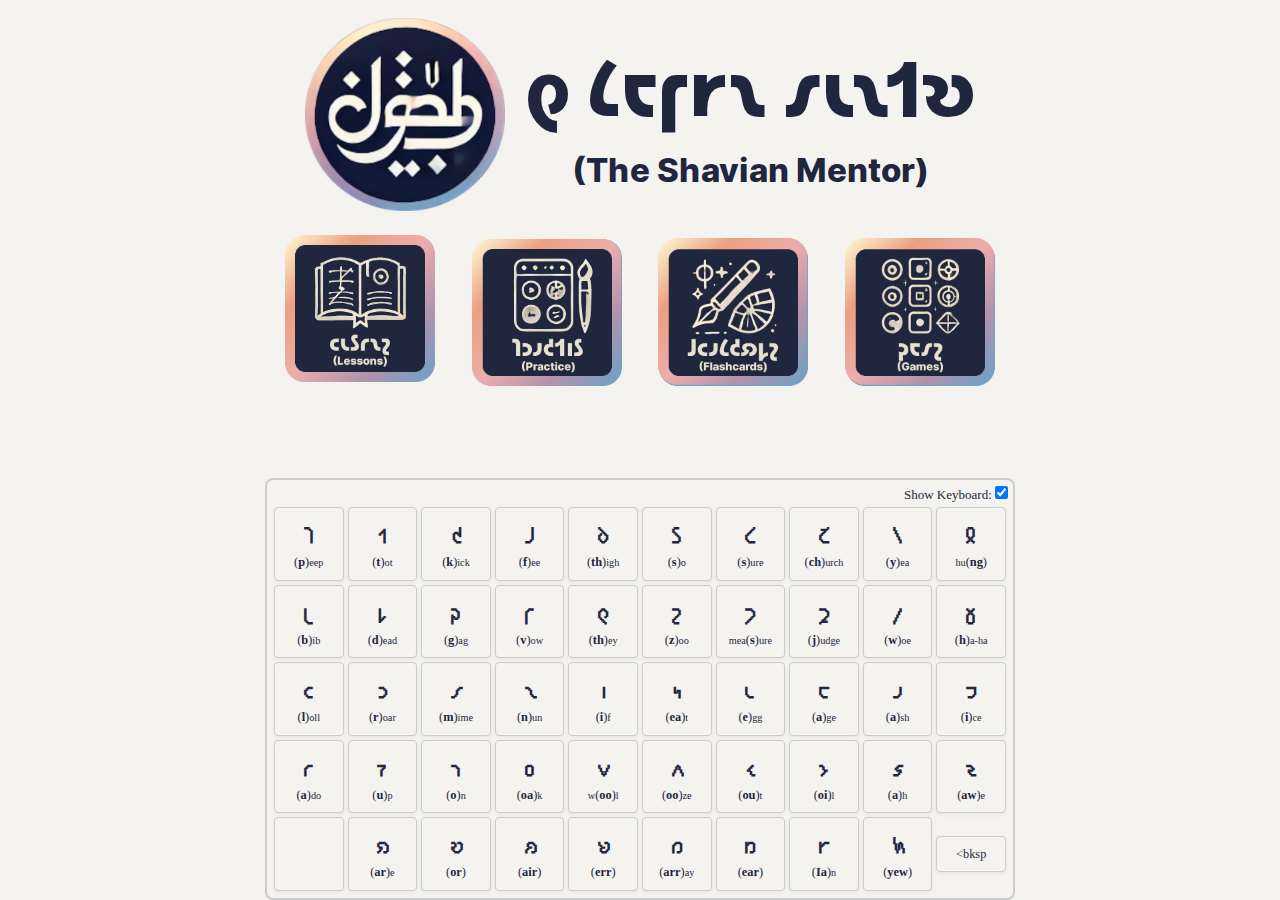
==== index.csr.html @ fa6960dd "lesson 2 added" ====
<!doctype html>
<html lang="en" data-critters-container>
<head>
  <meta charset="utf-8">
  <title>ShavianTutor</title>
  <base href="/">
  <meta name="viewport" content="width=device-width, initial-scale=1">
  <link rel="icon" type="image/x-icon" href="favicon.ico">
  <link rel="manifest" href="manifest.webmanifest">
  <meta name="theme-color" content="#1976d2">
<style>@charset "UTF-8";@font-face{font-family:InterAlia;src:url(/assets/fonts/InterAlia-Medium.ttf) format("truetype");font-weight:400;font-style:normal}:root{--main-background-color:#f4f3ef;--generic-control-background-color:#F6F8FA;--generic-control-text-color:#000000;--generic-control-border-color:#E5E7EB;--title-font-colors:#1f263e;--button-background-color:#77a0c3;--button-background-color-disabled:#000;--button-border-color:lightgray;--button-text-color:#F6F8FA;--keyboard-color:#f4f3ef;--keyboard-border-color:#ccc;--keyboard-key-color:#f4f3ef;--keyboard-text-color:#1f263e;--quiz-box-background-white:#F6F8FA;--quiz-box-border-white:#E5E7EB;--nc-font-sans:"InterAlia", -apple-system, BlinkMacSystemFont, "Segoe UI", Roboto, Oxygen, Ubuntu, Cantarell, "Open Sans", "Helvetica Neue", sans-serif, "Apple Color Emoji", "Segoe UI Emoji", "Segoe UI Symbol";--nc-font-mono:Consolas, monaco, "Ubuntu Mono", "Liberation Mono", "Courier New", Courier, monospace}*{margin:0;padding:0}body{margin:0 auto;max-width:750px;border-radius:6px;overflow-x:hidden;word-break:break-word;overflow-wrap:break-word;background:var(--main-background-color);color:var(--title-font-colors);font-size:1.03rem;line-height:1.5}</style><link rel="stylesheet" href="styles-XJZCYKAX.css" media="print" onload="this.media='all'"><noscript><link rel="stylesheet" href="styles-XJZCYKAX.css"></noscript></head>
<body>
  <app-root></app-root>
  <noscript>Please enable JavaScript to continue using this application.</noscript>
<script src="polyfills-SCHOHYNV.js" type="module"></script><script src="main-JZNNA6VO.js" type="module"></script></body>
</html>
---- styles-XJZCYKAX.css ----
@charset "UTF-8";@font-face{font-family:InterAlia;src:url(/assets/fonts/InterAlia-Medium.ttf) format("truetype");font-weight:400;font-style:normal}@font-face{font-family:InterAliaUltraBold;src:url(/assets/fonts/InterAlia-ExtraBold.ttf) format("truetype");font-weight:400;font-style:normal}:root{--main-background-color: #f4f3ef;--generic-control-background-color: #F6F8FA;--generic-control-text-color: #000000;--generic-control-border-color: #E5E7EB;--title-font-colors: #1f263e;--button-background-color: #77a0c3;--button-background-color-disabled: #000;--button-border-color: lightgray;--button-text-color: #F6F8FA;--keyboard-color: #f4f3ef;--keyboard-border-color: #ccc;--keyboard-key-color: #f4f3ef;--keyboard-text-color: #1f263e;--quiz-box-background-white: #F6F8FA;--quiz-box-border-white: #E5E7EB;--nc-font-sans: "InterAlia", -apple-system, BlinkMacSystemFont, "Segoe UI", Roboto, Oxygen, Ubuntu, Cantarell, "Open Sans", "Helvetica Neue", sans-serif, "Apple Color Emoji", "Segoe UI Emoji", "Segoe UI Symbol";--nc-font-mono: Consolas, monaco, "Ubuntu Mono", "Liberation Mono", "Courier New", Courier, monospace}*{margin:0;padding:0}body{margin:0 auto;max-width:750px;border-radius:6px;overflow-x:hidden;word-break:break-word;overflow-wrap:break-word;background:var(--main-background-color);color:var(--title-font-colors);font-size:1.03rem;line-height:1.5}a button,button,input[type=submit],input[type=reset],input[type=button]{font-size:1rem;display:inline-block;padding:6px 12px;text-align:center;text-decoration:none;white-space:nowrap;background:var(--button-background-color);color:var(--button-text-color);border-color:var(--button-border-color);border:0;border-radius:4px;box-sizing:border-box;cursor:pointer}a button[disabled],button[disabled],input[type=submit][disabled],input[type=reset][disabled],input[type=button][disabled]{cursor:default;opacity:.5;cursor:not-allowed}.button:focus,.button:hover,button:focus,button:hover,input[type=submit]:focus,input[type=submit]:hover,input[type=reset]:focus,input[type=reset]:hover,input[type=button]:focus,input[type=button]:hover{background:var(--nc-lk-2)}p{margin-bottom:1em}input{padding:6px 12px;background:var(--generic-control-background-color);color:var(--generic-control-text-color);border:1px solid var(--generic-control-border-color);border-radius:4px;box-shadow:none;box-sizing:border-box}details{border:1px solid #aaa;border-radius:4px;padding:.5em .5em 0}summary{font-weight:700;margin:-.5em 0 0;padding:.5em}details[open]{padding:.5em}details[open] summary{border-bottom:1px solid #aaa}mark{padding:3px 6px;font-weight:bolder;font-size:large;background-color:transparent}.tutorial-character-title-container{text-align:left;padding:8px 8px 10px;border-bottom:2px solid;border-color:var(--keyboard-border-color);margin-bottom:10px}.tutorial-character-main-character{font-weight:bolder;font-size:3em}.tutorial-character-sub-title{font-size:1em}.tutorial-practice-title{font-size:1.5em}.tutorial-paragraph-indent{padding-left:2em}@media (max-width: 540px){.tutorial-paragraph-indent{padding-left:.25em}}::selection{background:var(--nc-ac-1);color:var(--nc-ac-tx)}button{font-family:var(--nc-font-sans)}h1,h2,h3,h4,h5,h6{line-height:1;color:var(--nc-tx-1);padding-top:.875rem}h1,h2,h3{color:var(--nc-tx-1);padding-bottom:2px;margin-bottom:8px;border-bottom:1px solid var(--nc-bg-2)}h4,h5,h6{margin-bottom:.3rem}h1{font-size:2.25rem}h2{font-size:1.85rem}h3{font-size:1.55rem}h4{font-size:1.25rem}h5{font-size:1rem}h6{font-size:.875rem}a{color:var(--nc-lk-1)}a:hover{color:var(--nc-lk-2)}abbr:hover{cursor:help}blockquote{padding:1.5rem;background:var(--nc-bg-2);border-left:5px solid var(--nc-bg-3)}abbr{cursor:help}blockquote *:last-child{padding-bottom:0;margin-bottom:0}header h1,header h2,header h3{padding-bottom:0;border-bottom:0}header>*:first-child{margin-top:0;padding-top:0}header>*:last-child{margin-bottom:0}code,pre,kbd,samp{font-family:var(--nc-font-mono)}code,samp,kbd,pre{background:var(--nc-bg-2);border:1px solid var(--nc-bg-3);border-radius:4px;padding:3px 6px;font-size:.9rem}kbd{border-bottom:3px solid var(--nc-bg-3)}pre{padding:1rem 1.4rem;max-width:100%;overflow:auto}pre code{background:inherit;font-size:inherit;color:inherit;border:0;padding:0;margin:0}code pre{display:inline;background:inherit;font-size:inherit;color:inherit;border:0;padding:0;margin:0}details{padding:.6rem 1rem;background:var(--nc-bg-2);border:1px solid var(--nc-bg-3);border-radius:4px}summary{cursor:pointer;font-weight:700}details[open]{padding-bottom:.75rem}details[open] summary{margin-bottom:6px}details[open]>*:last-child{margin-bottom:0}dt{font-weight:700}dd:before{content:"\2192  "}hr{border:0;border-bottom:1px solid var(--nc-bg-3);margin:1rem auto}fieldset{margin-top:1rem;padding:2rem;border:1px solid var(--nc-bg-3);border-radius:4px}legend{padding:auto .5rem}table{border-collapse:collapse;width:100%}td,th{border:1px solid var(--nc-bg-3);text-align:left;padding:.5rem}th{background:var(--nc-bg-2)}tr:nth-child(2n){background:var(--nc-bg-2)}table caption{font-weight:700;margin-bottom:.5rem}textarea{max-width:100%}ol,ul{padding-left:2rem}li{margin-top:.4rem}ul ul,ol ul,ul ol,ol ol{margin-bottom:0}img{max-width:100%}
---- styles-XJZCYKAX.css ----
@charset "UTF-8";@font-face{font-family:InterAlia;src:url(/assets/fonts/InterAlia-Medium.ttf) format("truetype");font-weight:400;font-style:normal}@font-face{font-family:InterAliaUltraBold;src:url(/assets/fonts/InterAlia-ExtraBold.ttf) format("truetype");font-weight:400;font-style:normal}:root{--main-background-color: #f4f3ef;--generic-control-background-color: #F6F8FA;--generic-control-text-color: #000000;--generic-control-border-color: #E5E7EB;--title-font-colors: #1f263e;--button-background-color: #77a0c3;--button-background-color-disabled: #000;--button-border-color: lightgray;--button-text-color: #F6F8FA;--keyboard-color: #f4f3ef;--keyboard-border-color: #ccc;--keyboard-key-color: #f4f3ef;--keyboard-text-color: #1f263e;--quiz-box-background-white: #F6F8FA;--quiz-box-border-white: #E5E7EB;--nc-font-sans: "InterAlia", -apple-system, BlinkMacSystemFont, "Segoe UI", Roboto, Oxygen, Ubuntu, Cantarell, "Open Sans", "Helvetica Neue", sans-serif, "Apple Color Emoji", "Segoe UI Emoji", "Segoe UI Symbol";--nc-font-mono: Consolas, monaco, "Ubuntu Mono", "Liberation Mono", "Courier New", Courier, monospace}*{margin:0;padding:0}body{margin:0 auto;max-width:750px;border-radius:6px;overflow-x:hidden;word-break:break-word;overflow-wrap:break-word;background:var(--main-background-color);color:var(--title-font-colors);font-size:1.03rem;line-height:1.5}a button,button,input[type=submit],input[type=reset],input[type=button]{font-size:1rem;display:inline-block;padding:6px 12px;text-align:center;text-decoration:none;white-space:nowrap;background:var(--button-background-color);color:var(--button-text-color);border-color:var(--button-border-color);border:0;border-radius:4px;box-sizing:border-box;cursor:pointer}a button[disabled],button[disabled],input[type=submit][disabled],input[type=reset][disabled],input[type=button][disabled]{cursor:default;opacity:.5;cursor:not-allowed}.button:focus,.button:hover,button:focus,button:hover,input[type=submit]:focus,input[type=submit]:hover,input[type=reset]:focus,input[type=reset]:hover,input[type=button]:focus,input[type=button]:hover{background:var(--nc-lk-2)}p{margin-bottom:1em}input{padding:6px 12px;background:var(--generic-control-background-color);color:var(--generic-control-text-color);border:1px solid var(--generic-control-border-color);border-radius:4px;box-shadow:none;box-sizing:border-box}details{border:1px solid #aaa;border-radius:4px;padding:.5em .5em 0}summary{font-weight:700;margin:-.5em 0 0;padding:.5em}details[open]{padding:.5em}details[open] summary{border-bottom:1px solid #aaa}mark{padding:3px 6px;font-weight:bolder;font-size:large;background-color:transparent}.tutorial-character-title-container{text-align:left;padding:8px 8px 10px;border-bottom:2px solid;border-color:var(--keyboard-border-color);margin-bottom:10px}.tutorial-character-main-character{font-weight:bolder;font-size:3em}.tutorial-character-sub-title{font-size:1em}.tutorial-practice-title{font-size:1.5em}.tutorial-paragraph-indent{padding-left:2em}@media (max-width: 540px){.tutorial-paragraph-indent{padding-left:.25em}}::selection{background:var(--nc-ac-1);color:var(--nc-ac-tx)}button{font-family:var(--nc-font-sans)}h1,h2,h3,h4,h5,h6{line-height:1;color:var(--nc-tx-1);padding-top:.875rem}h1,h2,h3{color:var(--nc-tx-1);padding-bottom:2px;margin-bottom:8px;border-bottom:1px solid var(--nc-bg-2)}h4,h5,h6{margin-bottom:.3rem}h1{font-size:2.25rem}h2{font-size:1.85rem}h3{font-size:1.55rem}h4{font-size:1.25rem}h5{font-size:1rem}h6{font-size:.875rem}a{color:var(--nc-lk-1)}a:hover{color:var(--nc-lk-2)}abbr:hover{cursor:help}blockquote{padding:1.5rem;background:var(--nc-bg-2);border-left:5px solid var(--nc-bg-3)}abbr{cursor:help}blockquote *:last-child{padding-bottom:0;margin-bottom:0}header h1,header h2,header h3{padding-bottom:0;border-bottom:0}header>*:first-child{margin-top:0;padding-top:0}header>*:last-child{margin-bottom:0}code,pre,kbd,samp{font-family:var(--nc-font-mono)}code,samp,kbd,pre{background:var(--nc-bg-2);border:1px solid var(--nc-bg-3);border-radius:4px;padding:3px 6px;font-size:.9rem}kbd{border-bottom:3px solid var(--nc-bg-3)}pre{padding:1rem 1.4rem;max-width:100%;overflow:auto}pre code{background:inherit;font-size:inherit;color:inherit;border:0;padding:0;margin:0}code pre{display:inline;background:inherit;font-size:inherit;color:inherit;border:0;padding:0;margin:0}details{padding:.6rem 1rem;background:var(--nc-bg-2);border:1px solid var(--nc-bg-3);border-radius:4px}summary{cursor:pointer;font-weight:700}details[open]{padding-bottom:.75rem}details[open] summary{margin-bottom:6px}details[open]>*:last-child{margin-bottom:0}dt{font-weight:700}dd:before{content:"\2192  "}hr{border:0;border-bottom:1px solid var(--nc-bg-3);margin:1rem auto}fieldset{margin-top:1rem;padding:2rem;border:1px solid var(--nc-bg-3);border-radius:4px}legend{padding:auto .5rem}table{border-collapse:collapse;width:100%}td,th{border:1px solid var(--nc-bg-3);text-align:left;padding:.5rem}th{background:var(--nc-bg-2)}tr:nth-child(2n){background:var(--nc-bg-2)}table caption{font-weight:700;margin-bottom:.5rem}textarea{max-width:100%}ol,ul{padding-left:2rem}li{margin-top:.4rem}ul ul,ol ul,ul ol,ol ol{margin-bottom:0}img{max-width:100%}
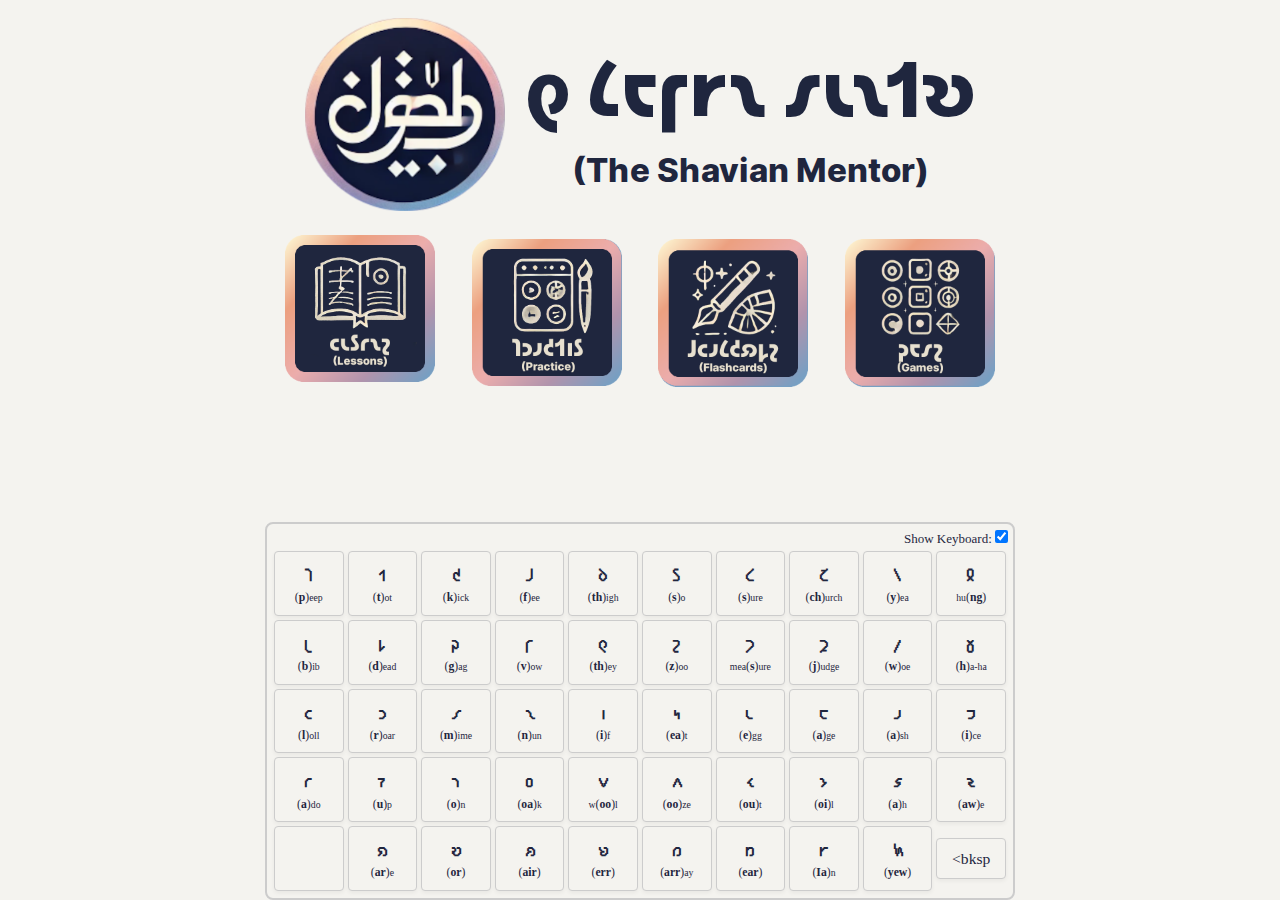
==== commit 02ba4607: "Exercies2 done" ====
--- a/index.csr.html
+++ b/index.csr.html
@@ -8,9 +8,9 @@
   <link rel="icon" type="image/x-icon" href="favicon.ico">
   <link rel="manifest" href="manifest.webmanifest">
   <meta name="theme-color" content="#1976d2">
-<style>@charset "UTF-8";@font-face{font-family:InterAlia;src:url(/assets/fonts/InterAlia-Medium.ttf) format("truetype");font-weight:400;font-style:normal}:root{--main-background-color:#f4f3ef;--generic-control-background-color:#F6F8FA;--generic-control-text-color:#000000;--generic-control-border-color:#E5E7EB;--title-font-colors:#1f263e;--button-background-color:#77a0c3;--button-background-color-disabled:#000;--button-border-color:lightgray;--button-text-color:#F6F8FA;--keyboard-color:#f4f3ef;--keyboard-border-color:#ccc;--keyboard-key-color:#f4f3ef;--keyboard-text-color:#1f263e;--quiz-box-background-white:#F6F8FA;--quiz-box-border-white:#E5E7EB;--nc-font-sans:"InterAlia", -apple-system, BlinkMacSystemFont, "Segoe UI", Roboto, Oxygen, Ubuntu, Cantarell, "Open Sans", "Helvetica Neue", sans-serif, "Apple Color Emoji", "Segoe UI Emoji", "Segoe UI Symbol";--nc-font-mono:Consolas, monaco, "Ubuntu Mono", "Liberation Mono", "Courier New", Courier, monospace}*{margin:0;padding:0}body{margin:0 auto;max-width:750px;border-radius:6px;overflow-x:hidden;word-break:break-word;overflow-wrap:break-word;background:var(--main-background-color);color:var(--title-font-colors);font-size:1.03rem;line-height:1.5}</style><link rel="stylesheet" href="styles-XJZCYKAX.css" media="print" onload="this.media='all'"><noscript><link rel="stylesheet" href="styles-XJZCYKAX.css"></noscript></head>
+<style>@charset "UTF-8";@font-face{font-family:InterAlia;src:url(/assets/fonts/InterAlia-Medium.ttf) format("truetype");font-weight:400;font-style:normal}:root{--main-background-color:#f4f3ef;--generic-control-background-color:#F6F8FA;--generic-control-text-color:#000000;--generic-control-border-color:#E5E7EB;--title-font-colors:#1f263e;--button-background-color:#77a0c3;--button-background-color-disabled:#000;--button-border-color:lightgray;--button-text-color:#F6F8FA;--button-hover-color:#1f263e;--correct-color:#77c38b;--incorrect-color:#c37777;--keyboard-color:#f4f3ef;--keyboard-border-color:#ccc;--keyboard-key-color:#f4f3ef;--keyboard-text-color:#1f263e;--quiz-box-background-white:#F6F8FA;--quiz-box-border-white:#E5E7EB;--nc-font-sans:"InterAlia", -apple-system, BlinkMacSystemFont, "Segoe UI", Roboto, Oxygen, Ubuntu, Cantarell, "Open Sans", "Helvetica Neue", sans-serif, "Apple Color Emoji", "Segoe UI Emoji", "Segoe UI Symbol";--nc-font-mono:Consolas, monaco, "Ubuntu Mono", "Liberation Mono", "Courier New", Courier, monospace}*{margin:0;padding:0}body{margin:0 auto;max-width:750px;border-radius:6px;overflow-x:hidden;word-break:break-word;overflow-wrap:break-word;background:var(--main-background-color);color:var(--title-font-colors);font-size:1.3rem;line-height:1.5}</style><link rel="stylesheet" href="styles-4F7I3742.css" media="print" onload="this.media='all'"><noscript><link rel="stylesheet" href="styles-4F7I3742.css"></noscript></head>
 <body>
   <app-root></app-root>
   <noscript>Please enable JavaScript to continue using this application.</noscript>
-<script src="polyfills-SCHOHYNV.js" type="module"></script><script src="main-JZNNA6VO.js" type="module"></script></body>
+<script src="polyfills-SCHOHYNV.js" type="module"></script><script src="main-O5DC2YUB.js" type="module"></script></body>
 </html>
--- a/styles-4F7I3742.css
+++ b/styles-4F7I3742.css
@@ -0,0 +1 @@
+@charset "UTF-8";@font-face{font-family:InterAlia;src:url(/assets/fonts/InterAlia-Medium.ttf) format("truetype");font-weight:400;font-style:normal}@font-face{font-family:InterAliaUltraBold;src:url(/assets/fonts/InterAlia-ExtraBold.ttf) format("truetype");font-weight:400;font-style:normal}:root{--main-background-color: #f4f3ef;--generic-control-background-color: #F6F8FA;--generic-control-text-color: #000000;--generic-control-border-color: #E5E7EB;--title-font-colors: #1f263e;--button-background-color: #77a0c3;--button-background-color-disabled: #000;--button-border-color: lightgray;--button-text-color: #F6F8FA;--button-hover-color: #1f263e;--correct-color: #77c38b;--incorrect-color: #c37777;--keyboard-color: #f4f3ef;--keyboard-border-color: #ccc;--keyboard-key-color: #f4f3ef;--keyboard-text-color: #1f263e;--quiz-box-background-white: #F6F8FA;--quiz-box-border-white: #E5E7EB;--nc-font-sans: "InterAlia", -apple-system, BlinkMacSystemFont, "Segoe UI", Roboto, Oxygen, Ubuntu, Cantarell, "Open Sans", "Helvetica Neue", sans-serif, "Apple Color Emoji", "Segoe UI Emoji", "Segoe UI Symbol";--nc-font-mono: Consolas, monaco, "Ubuntu Mono", "Liberation Mono", "Courier New", Courier, monospace}*{margin:0;padding:0}body{margin:0 auto;max-width:750px;border-radius:6px;overflow-x:hidden;word-break:break-word;overflow-wrap:break-word;background:var(--main-background-color);color:var(--title-font-colors);font-size:1.3rem;line-height:1.5}a button,button,input[type=submit],input[type=reset],input[type=button]{font-size:1rem;display:inline-block;padding:6px 12px;text-align:center;text-decoration:none;white-space:nowrap;background:var(--button-background-color);color:var(--button-text-color);border-color:var(--button-border-color);border:0;border-radius:4px;box-sizing:border-box;cursor:pointer}a button[disabled],button[disabled],input[type=submit][disabled],input[type=reset][disabled],input[type=button][disabled]{cursor:default;opacity:.5;cursor:not-allowed}.button:focus,.button:hover,button:focus,button:hover,input[type=submit]:focus,input[type=submit]:hover,input[type=reset]:focus,input[type=reset]:hover,input[type=button]:focus,input[type=button]:hover{background:var(--button-background-color)}.option:hover{background-color:var(--button-hover-color)}p{margin-bottom:1em}input{padding:6px 12px;background:var(--generic-control-background-color);color:var(--generic-control-text-color);border:1px solid var(--generic-control-border-color);border-radius:4px;box-shadow:none;box-sizing:border-box}details{border:1px solid #aaa;border-radius:4px;padding:.5em .5em 0}summary{font-weight:700;margin:-.5em 0 0;padding:.5em}details[open]{padding:.5em}details[open] summary{border-bottom:1px solid #aaa}mark{padding:3px 6px;font-weight:bolder;font-size:large;background-color:transparent}.tutorial-character-title-container{text-align:left;padding:8px 8px 10px;border-bottom:2px solid;border-color:var(--keyboard-border-color);margin-bottom:10px}.tutorial-character-main-character{font-weight:bolder;font-size:3em}.tutorial-character-sub-title{font-size:1em}.tutorial-practice-title{font-size:1.5em}.tutorial-paragraph-indent{padding-left:2em}.try-again-container{display:flex;justify-content:center;margin-top:20px}.try-again-button{padding:10px 20px;font-size:1em;border:1px solid var(--button-border-color);border-radius:5px;background-color:var(--button-background-color);cursor:pointer}@media (max-width: 540px){.tutorial-paragraph-indent{padding-left:.25em}}::selection{background:var(--nc-ac-1);color:var(--nc-ac-tx)}button{font-family:var(--nc-font-sans)}h1,h2,h3,h4,h5,h6{line-height:1;color:var(--nc-tx-1);padding-top:.875rem}h1,h2,h3{color:var(--nc-tx-1);padding-bottom:2px;margin-bottom:8px;border-bottom:1px solid var(--nc-bg-2)}h4,h5,h6{margin-bottom:.3rem}h1{font-size:2.25rem}h2{font-size:1.85rem}h3{font-size:1.55rem}h4{font-size:1.25rem}h5{font-size:1rem}h6{font-size:.875rem}a{color:var(--nc-lk-1)}a:hover{color:var(--nc-lk-2)}abbr:hover{cursor:help}blockquote{padding:1.5rem;background:var(--nc-bg-2);border-left:5px solid var(--nc-bg-3)}abbr{cursor:help}blockquote *:last-child{padding-bottom:0;margin-bottom:0}header h1,header h2,header h3{padding-bottom:0;border-bottom:0}header>*:first-child{margin-top:0;padding-top:0}header>*:last-child{margin-bottom:0}code,pre,kbd,samp{font-family:var(--nc-font-mono)}code,samp,kbd,pre{background:var(--nc-bg-2);border:1px solid var(--nc-bg-3);border-radius:4px;padding:3px 6px;font-size:.9rem}kbd{border-bottom:3px solid var(--nc-bg-3)}pre{padding:1rem 1.4rem;max-width:100%;overflow:auto}pre code{background:inherit;font-size:inherit;color:inherit;border:0;padding:0;margin:0}code pre{display:inline;background:inherit;font-size:inherit;color:inherit;border:0;padding:0;margin:0}details{padding:.6rem 1rem;background:var(--nc-bg-2);border:1px solid var(--nc-bg-3);border-radius:4px}summary{cursor:pointer;font-weight:700}details[open]{padding-bottom:.75rem}details[open] summary{margin-bottom:6px}details[open]>*:last-child{margin-bottom:0}dt{font-weight:700}dd:before{content:"\2192  "}hr{border:0;border-bottom:1px solid var(--nc-bg-3);margin:1rem auto}fieldset{margin-top:1rem;padding:2rem;border:1px solid var(--nc-bg-3);border-radius:4px}legend{padding:auto .5rem}table{border-collapse:collapse;width:100%}td,th{border:1px solid var(--nc-bg-3);text-align:left;padding:.5rem}th{background:var(--nc-bg-2)}tr:nth-child(2n){background:var(--nc-bg-2)}table caption{font-weight:700;margin-bottom:.5rem}textarea{max-width:100%}ol,ul{padding-left:2rem}li{margin-top:.4rem}ul ul,ol ul,ul ol,ol ol{margin-bottom:0}img{max-width:100%}
--- a/styles-4F7I3742.css
+++ b/styles-4F7I3742.css
@@ -0,0 +1 @@
+@charset "UTF-8";@font-face{font-family:InterAlia;src:url(/assets/fonts/InterAlia-Medium.ttf) format("truetype");font-weight:400;font-style:normal}@font-face{font-family:InterAliaUltraBold;src:url(/assets/fonts/InterAlia-ExtraBold.ttf) format("truetype");font-weight:400;font-style:normal}:root{--main-background-color: #f4f3ef;--generic-control-background-color: #F6F8FA;--generic-control-text-color: #000000;--generic-control-border-color: #E5E7EB;--title-font-colors: #1f263e;--button-background-color: #77a0c3;--button-background-color-disabled: #000;--button-border-color: lightgray;--button-text-color: #F6F8FA;--button-hover-color: #1f263e;--correct-color: #77c38b;--incorrect-color: #c37777;--keyboard-color: #f4f3ef;--keyboard-border-color: #ccc;--keyboard-key-color: #f4f3ef;--keyboard-text-color: #1f263e;--quiz-box-background-white: #F6F8FA;--quiz-box-border-white: #E5E7EB;--nc-font-sans: "InterAlia", -apple-system, BlinkMacSystemFont, "Segoe UI", Roboto, Oxygen, Ubuntu, Cantarell, "Open Sans", "Helvetica Neue", sans-serif, "Apple Color Emoji", "Segoe UI Emoji", "Segoe UI Symbol";--nc-font-mono: Consolas, monaco, "Ubuntu Mono", "Liberation Mono", "Courier New", Courier, monospace}*{margin:0;padding:0}body{margin:0 auto;max-width:750px;border-radius:6px;overflow-x:hidden;word-break:break-word;overflow-wrap:break-word;background:var(--main-background-color);color:var(--title-font-colors);font-size:1.3rem;line-height:1.5}a button,button,input[type=submit],input[type=reset],input[type=button]{font-size:1rem;display:inline-block;padding:6px 12px;text-align:center;text-decoration:none;white-space:nowrap;background:var(--button-background-color);color:var(--button-text-color);border-color:var(--button-border-color);border:0;border-radius:4px;box-sizing:border-box;cursor:pointer}a button[disabled],button[disabled],input[type=submit][disabled],input[type=reset][disabled],input[type=button][disabled]{cursor:default;opacity:.5;cursor:not-allowed}.button:focus,.button:hover,button:focus,button:hover,input[type=submit]:focus,input[type=submit]:hover,input[type=reset]:focus,input[type=reset]:hover,input[type=button]:focus,input[type=button]:hover{background:var(--button-background-color)}.option:hover{background-color:var(--button-hover-color)}p{margin-bottom:1em}input{padding:6px 12px;background:var(--generic-control-background-color);color:var(--generic-control-text-color);border:1px solid var(--generic-control-border-color);border-radius:4px;box-shadow:none;box-sizing:border-box}details{border:1px solid #aaa;border-radius:4px;padding:.5em .5em 0}summary{font-weight:700;margin:-.5em 0 0;padding:.5em}details[open]{padding:.5em}details[open] summary{border-bottom:1px solid #aaa}mark{padding:3px 6px;font-weight:bolder;font-size:large;background-color:transparent}.tutorial-character-title-container{text-align:left;padding:8px 8px 10px;border-bottom:2px solid;border-color:var(--keyboard-border-color);margin-bottom:10px}.tutorial-character-main-character{font-weight:bolder;font-size:3em}.tutorial-character-sub-title{font-size:1em}.tutorial-practice-title{font-size:1.5em}.tutorial-paragraph-indent{padding-left:2em}.try-again-container{display:flex;justify-content:center;margin-top:20px}.try-again-button{padding:10px 20px;font-size:1em;border:1px solid var(--button-border-color);border-radius:5px;background-color:var(--button-background-color);cursor:pointer}@media (max-width: 540px){.tutorial-paragraph-indent{padding-left:.25em}}::selection{background:var(--nc-ac-1);color:var(--nc-ac-tx)}button{font-family:var(--nc-font-sans)}h1,h2,h3,h4,h5,h6{line-height:1;color:var(--nc-tx-1);padding-top:.875rem}h1,h2,h3{color:var(--nc-tx-1);padding-bottom:2px;margin-bottom:8px;border-bottom:1px solid var(--nc-bg-2)}h4,h5,h6{margin-bottom:.3rem}h1{font-size:2.25rem}h2{font-size:1.85rem}h3{font-size:1.55rem}h4{font-size:1.25rem}h5{font-size:1rem}h6{font-size:.875rem}a{color:var(--nc-lk-1)}a:hover{color:var(--nc-lk-2)}abbr:hover{cursor:help}blockquote{padding:1.5rem;background:var(--nc-bg-2);border-left:5px solid var(--nc-bg-3)}abbr{cursor:help}blockquote *:last-child{padding-bottom:0;margin-bottom:0}header h1,header h2,header h3{padding-bottom:0;border-bottom:0}header>*:first-child{margin-top:0;padding-top:0}header>*:last-child{margin-bottom:0}code,pre,kbd,samp{font-family:var(--nc-font-mono)}code,samp,kbd,pre{background:var(--nc-bg-2);border:1px solid var(--nc-bg-3);border-radius:4px;padding:3px 6px;font-size:.9rem}kbd{border-bottom:3px solid var(--nc-bg-3)}pre{padding:1rem 1.4rem;max-width:100%;overflow:auto}pre code{background:inherit;font-size:inherit;color:inherit;border:0;padding:0;margin:0}code pre{display:inline;background:inherit;font-size:inherit;color:inherit;border:0;padding:0;margin:0}details{padding:.6rem 1rem;background:var(--nc-bg-2);border:1px solid var(--nc-bg-3);border-radius:4px}summary{cursor:pointer;font-weight:700}details[open]{padding-bottom:.75rem}details[open] summary{margin-bottom:6px}details[open]>*:last-child{margin-bottom:0}dt{font-weight:700}dd:before{content:"\2192  "}hr{border:0;border-bottom:1px solid var(--nc-bg-3);margin:1rem auto}fieldset{margin-top:1rem;padding:2rem;border:1px solid var(--nc-bg-3);border-radius:4px}legend{padding:auto .5rem}table{border-collapse:collapse;width:100%}td,th{border:1px solid var(--nc-bg-3);text-align:left;padding:.5rem}th{background:var(--nc-bg-2)}tr:nth-child(2n){background:var(--nc-bg-2)}table caption{font-weight:700;margin-bottom:.5rem}textarea{max-width:100%}ol,ul{padding-left:2rem}li{margin-top:.4rem}ul ul,ol ul,ul ol,ol ol{margin-bottom:0}img{max-width:100%}
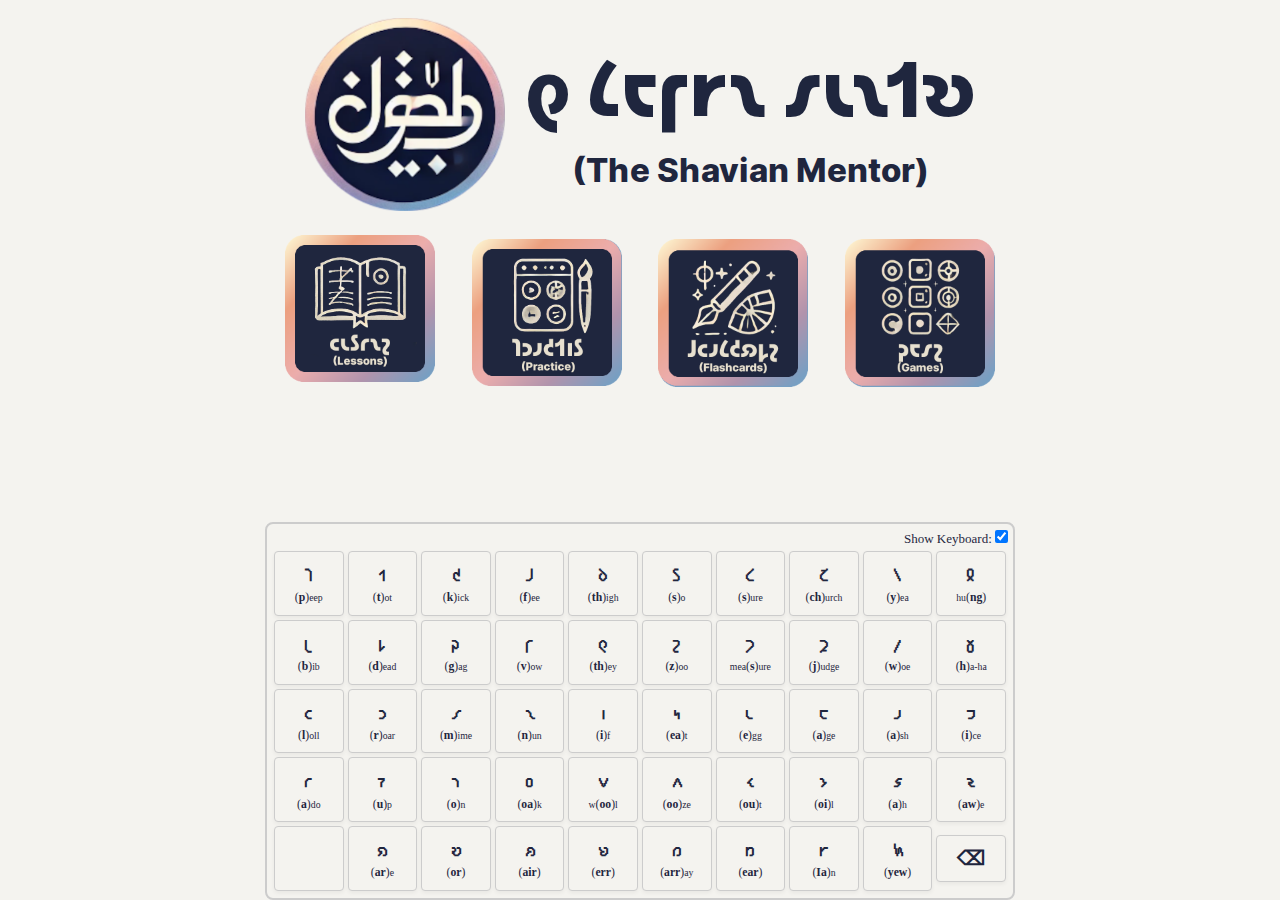
==== commit 6b341e88: "Updated lesson 3 with minor fixes." ====
--- a/index.csr.html
+++ b/index.csr.html
@@ -8,9 +8,9 @@
   <link rel="icon" type="image/x-icon" href="favicon.ico">
   <link rel="manifest" href="manifest.webmanifest">
   <meta name="theme-color" content="#1976d2">
-<style>@charset "UTF-8";@font-face{font-family:InterAlia;src:url(/assets/fonts/InterAlia-Medium.ttf) format("truetype");font-weight:400;font-style:normal}:root{--main-background-color:#f4f3ef;--generic-control-background-color:#F6F8FA;--generic-control-text-color:#000000;--generic-control-border-color:#E5E7EB;--title-font-colors:#1f263e;--button-background-color:#77a0c3;--button-background-color-disabled:#000;--button-border-color:lightgray;--button-text-color:#F6F8FA;--button-hover-color:#1f263e;--correct-color:#77c38b;--incorrect-color:#c37777;--keyboard-color:#f4f3ef;--keyboard-border-color:#ccc;--keyboard-key-color:#f4f3ef;--keyboard-text-color:#1f263e;--quiz-box-background-white:#F6F8FA;--quiz-box-border-white:#E5E7EB;--nc-font-sans:"InterAlia", -apple-system, BlinkMacSystemFont, "Segoe UI", Roboto, Oxygen, Ubuntu, Cantarell, "Open Sans", "Helvetica Neue", sans-serif, "Apple Color Emoji", "Segoe UI Emoji", "Segoe UI Symbol";--nc-font-mono:Consolas, monaco, "Ubuntu Mono", "Liberation Mono", "Courier New", Courier, monospace}*{margin:0;padding:0}body{margin:0 auto;max-width:750px;border-radius:6px;overflow-x:hidden;word-break:break-word;overflow-wrap:break-word;background:var(--main-background-color);color:var(--title-font-colors);font-size:1.3rem;line-height:1.5}</style><link rel="stylesheet" href="styles-4F7I3742.css" media="print" onload="this.media='all'"><noscript><link rel="stylesheet" href="styles-4F7I3742.css"></noscript></head>
+<style>@charset "UTF-8";@font-face{font-family:InterAlia;src:url(/assets/fonts/InterAlia-Medium.ttf) format("truetype");font-weight:400;font-style:normal}:root{--main-background-color:#f4f3ef;--generic-control-background-color:#F6F8FA;--generic-control-text-color:#000000;--generic-control-border-color:#E5E7EB;--title-font-colors:#1f263e;--button-background-color:#77a0c3;--button-background-color-disabled:#000;--button-border-color:lightgray;--button-text-color:#F6F8FA;--button-hover-color:#1f263e;--correct-color:#77c38b;--incorrect-color:#c37777;--keyboard-color:#f4f3ef;--keyboard-border-color:#ccc;--keyboard-key-color:#f4f3ef;--keyboard-text-color:#1f263e;--quiz-box-background-white:#F6F8FA;--quiz-box-border-white:#E5E7EB;--nc-font-sans:"InterAlia", -apple-system, BlinkMacSystemFont, "Segoe UI", Roboto, Oxygen, Ubuntu, Cantarell, "Open Sans", "Helvetica Neue", sans-serif, "Apple Color Emoji", "Segoe UI Emoji", "Segoe UI Symbol";--nc-font-mono:Consolas, monaco, "Ubuntu Mono", "Liberation Mono", "Courier New", Courier, monospace}*{margin:0;padding:0}body{margin:0 auto;max-width:750px;border-radius:6px;overflow-x:hidden;word-break:break-word;overflow-wrap:break-word;background:var(--main-background-color);color:var(--title-font-colors);font-size:1.3rem;line-height:1.5}</style><link rel="stylesheet" href="styles-L7MNZVQK.css" media="print" onload="this.media='all'"><noscript><link rel="stylesheet" href="styles-L7MNZVQK.css"></noscript></head>
 <body>
   <app-root></app-root>
   <noscript>Please enable JavaScript to continue using this application.</noscript>
-<script src="polyfills-SCHOHYNV.js" type="module"></script><script src="main-O5DC2YUB.js" type="module"></script></body>
+<script src="polyfills-SCHOHYNV.js" type="module"></script><script src="main-TH4KY66K.js" type="module"></script></body>
 </html>
--- a/styles-L7MNZVQK.css
+++ b/styles-L7MNZVQK.css
@@ -0,0 +1 @@
+@charset "UTF-8";@font-face{font-family:InterAlia;src:url(/assets/fonts/InterAlia-Medium.ttf) format("truetype");font-weight:400;font-style:normal}@font-face{font-family:InterAliaUltraBold;src:url(/assets/fonts/InterAlia-ExtraBold.ttf) format("truetype");font-weight:400;font-style:normal}:root{--main-background-color: #f4f3ef;--generic-control-background-color: #F6F8FA;--generic-control-text-color: #000000;--generic-control-border-color: #E5E7EB;--title-font-colors: #1f263e;--button-background-color: #77a0c3;--button-background-color-disabled: #000;--button-border-color: lightgray;--button-text-color: #F6F8FA;--button-hover-color: #1f263e;--correct-color: #77c38b;--incorrect-color: #c37777;--keyboard-color: #f4f3ef;--keyboard-border-color: #ccc;--keyboard-key-color: #f4f3ef;--keyboard-text-color: #1f263e;--quiz-box-background-white: #F6F8FA;--quiz-box-border-white: #E5E7EB;--nc-font-sans: "InterAlia", -apple-system, BlinkMacSystemFont, "Segoe UI", Roboto, Oxygen, Ubuntu, Cantarell, "Open Sans", "Helvetica Neue", sans-serif, "Apple Color Emoji", "Segoe UI Emoji", "Segoe UI Symbol";--nc-font-mono: Consolas, monaco, "Ubuntu Mono", "Liberation Mono", "Courier New", Courier, monospace}*{margin:0;padding:0}body{margin:0 auto;max-width:750px;border-radius:6px;overflow-x:hidden;word-break:break-word;overflow-wrap:break-word;background:var(--main-background-color);color:var(--title-font-colors);font-size:1.3rem;line-height:1.5}a button,button,input[type=submit],input[type=reset],input[type=button]{font-size:1rem;display:inline-block;padding:6px 12px;text-align:center;text-decoration:none;white-space:nowrap;background:var(--button-background-color);color:var(--button-text-color);border-color:var(--button-border-color);border:0;border-radius:4px;box-sizing:border-box;cursor:pointer}a button[disabled],button[disabled],input[type=submit][disabled],input[type=reset][disabled],input[type=button][disabled]{cursor:default;opacity:.5;cursor:not-allowed}.button:focus,.button:hover,button:focus,button:hover,input[type=submit]:focus,input[type=submit]:hover,input[type=reset]:focus,input[type=reset]:hover,input[type=button]:focus,input[type=button]:hover{background:var(--button-background-color)}.option:hover{background-color:var(--button-hover-color)}p{margin-bottom:1em}input{padding:6px 12px;background:var(--generic-control-background-color);color:var(--generic-control-text-color);border:1px solid var(--generic-control-border-color);border-radius:4px;box-shadow:none;box-sizing:border-box}details{border:1px solid #aaa;border-radius:4px;padding:.5em .5em 0}summary{font-weight:700;margin:-.5em 0 0;padding:.5em}details[open]{padding:.5em}details[open] summary{border-bottom:1px solid #aaa}mark{padding:3px 6px;font-weight:bolder;font-size:larger;background-color:transparent}.tutorial-character-title-container{text-align:left;padding:8px 8px 10px;border-bottom:2px solid;border-color:var(--keyboard-border-color);margin-bottom:10px}.tutorial-character-main-character{font-weight:bolder;font-size:3em}.tutorial-character-sub-title{font-size:1em}.tutorial-practice-title{font-size:1.5em}.tutorial-paragraph-indent{padding-left:2em}.try-again-container{display:flex;justify-content:center;margin-top:20px}.try-again-button{padding:10px 20px;font-size:1em;border:1px solid var(--button-border-color);border-radius:5px;background-color:var(--button-background-color);cursor:pointer}@media (max-width: 540px){.tutorial-paragraph-indent{padding-left:.25em}}::selection{background:var(--nc-ac-1);color:var(--nc-ac-tx)}button{font-family:var(--nc-font-sans)}h1,h2,h3,h4,h5,h6{line-height:1;color:var(--nc-tx-1);padding-top:.875rem}h1,h2,h3{color:var(--nc-tx-1);padding-bottom:2px;margin-bottom:8px;border-bottom:1px solid var(--nc-bg-2)}h4,h5,h6{margin-bottom:.3rem}h1{font-size:2.25rem}h2{font-size:1.85rem}h3{font-size:1.55rem}h4{font-size:1.25rem}h5{font-size:1rem}h6{font-size:.875rem}a{color:var(--nc-lk-1)}a:hover{color:var(--nc-lk-2)}abbr:hover{cursor:help}blockquote{padding:1.5rem;background:var(--nc-bg-2);border-left:5px solid var(--nc-bg-3)}abbr{cursor:help}blockquote *:last-child{padding-bottom:0;margin-bottom:0}header h1,header h2,header h3{padding-bottom:0;border-bottom:0}header>*:first-child{margin-top:0;padding-top:0}header>*:last-child{margin-bottom:0}code,pre,kbd,samp{font-family:var(--nc-font-mono)}code,samp,kbd,pre{background:var(--nc-bg-2);border:1px solid var(--nc-bg-3);border-radius:4px;padding:3px 6px;font-size:.9rem}kbd{border-bottom:3px solid var(--nc-bg-3)}pre{padding:1rem 1.4rem;max-width:100%;overflow:auto}pre code{background:inherit;font-size:inherit;color:inherit;border:0;padding:0;margin:0}code pre{display:inline;background:inherit;font-size:inherit;color:inherit;border:0;padding:0;margin:0}details{padding:.6rem 1rem;background:var(--nc-bg-2);border:1px solid var(--nc-bg-3);border-radius:4px}summary{cursor:pointer;font-weight:700}details[open]{padding-bottom:.75rem}details[open] summary{margin-bottom:6px}details[open]>*:last-child{margin-bottom:0}dt{font-weight:700}dd:before{content:"\2192  "}hr{border:0;border-bottom:1px solid var(--nc-bg-3);margin:1rem auto}fieldset{margin-top:1rem;padding:2rem;border:1px solid var(--nc-bg-3);border-radius:4px}legend{padding:auto .5rem}table{border-collapse:collapse;width:100%}td,th{border:1px solid var(--nc-bg-3);text-align:left;padding:.5rem}th{background:var(--nc-bg-2)}tr:nth-child(2n){background:var(--nc-bg-2)}table caption{font-weight:700;margin-bottom:.5rem}textarea{max-width:100%}ol,ul{padding-left:2rem}li{margin-top:.4rem}ul ul,ol ul,ul ol,ol ol{margin-bottom:0}img{max-width:100%}
--- a/styles-L7MNZVQK.css
+++ b/styles-L7MNZVQK.css
@@ -0,0 +1 @@
+@charset "UTF-8";@font-face{font-family:InterAlia;src:url(/assets/fonts/InterAlia-Medium.ttf) format("truetype");font-weight:400;font-style:normal}@font-face{font-family:InterAliaUltraBold;src:url(/assets/fonts/InterAlia-ExtraBold.ttf) format("truetype");font-weight:400;font-style:normal}:root{--main-background-color: #f4f3ef;--generic-control-background-color: #F6F8FA;--generic-control-text-color: #000000;--generic-control-border-color: #E5E7EB;--title-font-colors: #1f263e;--button-background-color: #77a0c3;--button-background-color-disabled: #000;--button-border-color: lightgray;--button-text-color: #F6F8FA;--button-hover-color: #1f263e;--correct-color: #77c38b;--incorrect-color: #c37777;--keyboard-color: #f4f3ef;--keyboard-border-color: #ccc;--keyboard-key-color: #f4f3ef;--keyboard-text-color: #1f263e;--quiz-box-background-white: #F6F8FA;--quiz-box-border-white: #E5E7EB;--nc-font-sans: "InterAlia", -apple-system, BlinkMacSystemFont, "Segoe UI", Roboto, Oxygen, Ubuntu, Cantarell, "Open Sans", "Helvetica Neue", sans-serif, "Apple Color Emoji", "Segoe UI Emoji", "Segoe UI Symbol";--nc-font-mono: Consolas, monaco, "Ubuntu Mono", "Liberation Mono", "Courier New", Courier, monospace}*{margin:0;padding:0}body{margin:0 auto;max-width:750px;border-radius:6px;overflow-x:hidden;word-break:break-word;overflow-wrap:break-word;background:var(--main-background-color);color:var(--title-font-colors);font-size:1.3rem;line-height:1.5}a button,button,input[type=submit],input[type=reset],input[type=button]{font-size:1rem;display:inline-block;padding:6px 12px;text-align:center;text-decoration:none;white-space:nowrap;background:var(--button-background-color);color:var(--button-text-color);border-color:var(--button-border-color);border:0;border-radius:4px;box-sizing:border-box;cursor:pointer}a button[disabled],button[disabled],input[type=submit][disabled],input[type=reset][disabled],input[type=button][disabled]{cursor:default;opacity:.5;cursor:not-allowed}.button:focus,.button:hover,button:focus,button:hover,input[type=submit]:focus,input[type=submit]:hover,input[type=reset]:focus,input[type=reset]:hover,input[type=button]:focus,input[type=button]:hover{background:var(--button-background-color)}.option:hover{background-color:var(--button-hover-color)}p{margin-bottom:1em}input{padding:6px 12px;background:var(--generic-control-background-color);color:var(--generic-control-text-color);border:1px solid var(--generic-control-border-color);border-radius:4px;box-shadow:none;box-sizing:border-box}details{border:1px solid #aaa;border-radius:4px;padding:.5em .5em 0}summary{font-weight:700;margin:-.5em 0 0;padding:.5em}details[open]{padding:.5em}details[open] summary{border-bottom:1px solid #aaa}mark{padding:3px 6px;font-weight:bolder;font-size:larger;background-color:transparent}.tutorial-character-title-container{text-align:left;padding:8px 8px 10px;border-bottom:2px solid;border-color:var(--keyboard-border-color);margin-bottom:10px}.tutorial-character-main-character{font-weight:bolder;font-size:3em}.tutorial-character-sub-title{font-size:1em}.tutorial-practice-title{font-size:1.5em}.tutorial-paragraph-indent{padding-left:2em}.try-again-container{display:flex;justify-content:center;margin-top:20px}.try-again-button{padding:10px 20px;font-size:1em;border:1px solid var(--button-border-color);border-radius:5px;background-color:var(--button-background-color);cursor:pointer}@media (max-width: 540px){.tutorial-paragraph-indent{padding-left:.25em}}::selection{background:var(--nc-ac-1);color:var(--nc-ac-tx)}button{font-family:var(--nc-font-sans)}h1,h2,h3,h4,h5,h6{line-height:1;color:var(--nc-tx-1);padding-top:.875rem}h1,h2,h3{color:var(--nc-tx-1);padding-bottom:2px;margin-bottom:8px;border-bottom:1px solid var(--nc-bg-2)}h4,h5,h6{margin-bottom:.3rem}h1{font-size:2.25rem}h2{font-size:1.85rem}h3{font-size:1.55rem}h4{font-size:1.25rem}h5{font-size:1rem}h6{font-size:.875rem}a{color:var(--nc-lk-1)}a:hover{color:var(--nc-lk-2)}abbr:hover{cursor:help}blockquote{padding:1.5rem;background:var(--nc-bg-2);border-left:5px solid var(--nc-bg-3)}abbr{cursor:help}blockquote *:last-child{padding-bottom:0;margin-bottom:0}header h1,header h2,header h3{padding-bottom:0;border-bottom:0}header>*:first-child{margin-top:0;padding-top:0}header>*:last-child{margin-bottom:0}code,pre,kbd,samp{font-family:var(--nc-font-mono)}code,samp,kbd,pre{background:var(--nc-bg-2);border:1px solid var(--nc-bg-3);border-radius:4px;padding:3px 6px;font-size:.9rem}kbd{border-bottom:3px solid var(--nc-bg-3)}pre{padding:1rem 1.4rem;max-width:100%;overflow:auto}pre code{background:inherit;font-size:inherit;color:inherit;border:0;padding:0;margin:0}code pre{display:inline;background:inherit;font-size:inherit;color:inherit;border:0;padding:0;margin:0}details{padding:.6rem 1rem;background:var(--nc-bg-2);border:1px solid var(--nc-bg-3);border-radius:4px}summary{cursor:pointer;font-weight:700}details[open]{padding-bottom:.75rem}details[open] summary{margin-bottom:6px}details[open]>*:last-child{margin-bottom:0}dt{font-weight:700}dd:before{content:"\2192  "}hr{border:0;border-bottom:1px solid var(--nc-bg-3);margin:1rem auto}fieldset{margin-top:1rem;padding:2rem;border:1px solid var(--nc-bg-3);border-radius:4px}legend{padding:auto .5rem}table{border-collapse:collapse;width:100%}td,th{border:1px solid var(--nc-bg-3);text-align:left;padding:.5rem}th{background:var(--nc-bg-2)}tr:nth-child(2n){background:var(--nc-bg-2)}table caption{font-weight:700;margin-bottom:.5rem}textarea{max-width:100%}ol,ul{padding-left:2rem}li{margin-top:.4rem}ul ul,ol ul,ul ol,ol ol{margin-bottom:0}img{max-width:100%}
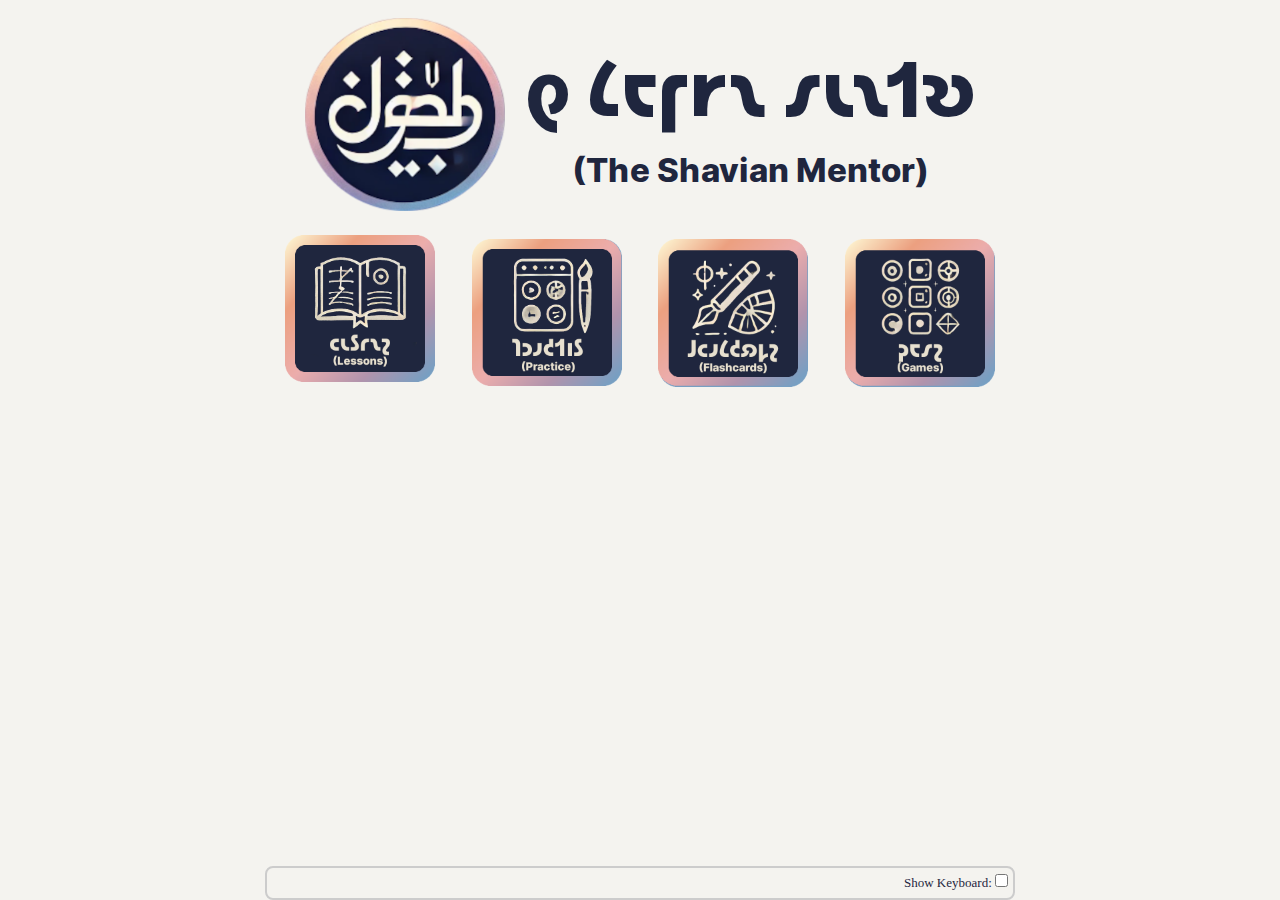
==== commit e4f4be38: "Removed main keyboard." ====
--- a/index.csr.html
+++ b/index.csr.html
@@ -12,5 +12,5 @@
 <body>
   <app-root></app-root>
   <noscript>Please enable JavaScript to continue using this application.</noscript>
-<script src="polyfills-SCHOHYNV.js" type="module"></script><script src="main-TH4KY66K.js" type="module"></script></body>
+<script src="polyfills-SCHOHYNV.js" type="module"></script><script src="main-OWEQO27B.js" type="module"></script></body>
 </html>
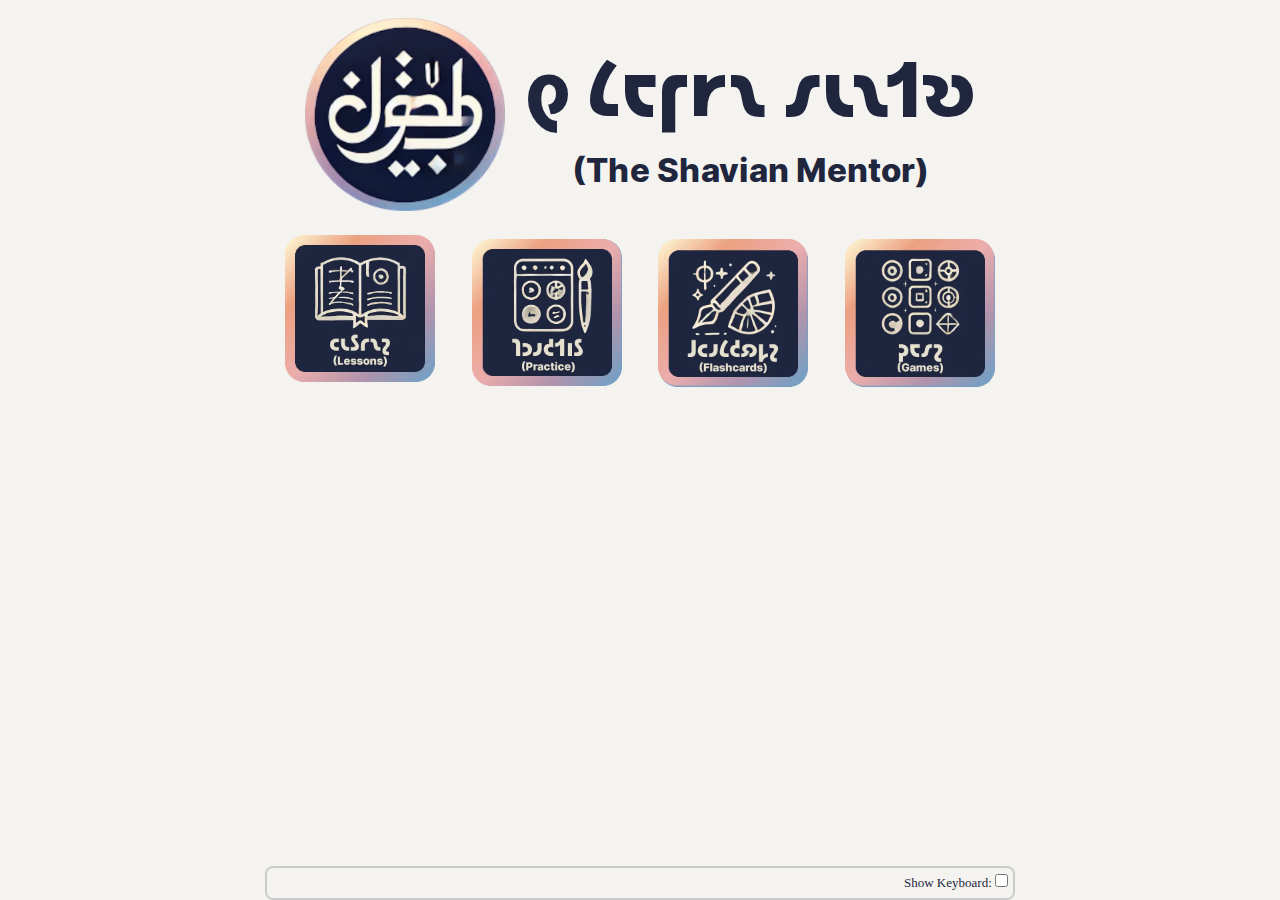
==== commit 12eda38a: "Optimizations" ====
--- a/index.csr.html
+++ b/index.csr.html
@@ -12,5 +12,5 @@
 <body>
   <app-root></app-root>
   <noscript>Please enable JavaScript to continue using this application.</noscript>
-<script src="polyfills-SCHOHYNV.js" type="module"></script><script src="main-OWEQO27B.js" type="module"></script></body>
+<link rel="modulepreload" href="chunk-ZZO3UGZ2.js"><link rel="modulepreload" href="chunk-P6PJ7GLZ.js"><script src="polyfills-SCHOHYNV.js" type="module"></script><script src="main-NIRC4EWG.js" type="module"></script></body>
 </html>
